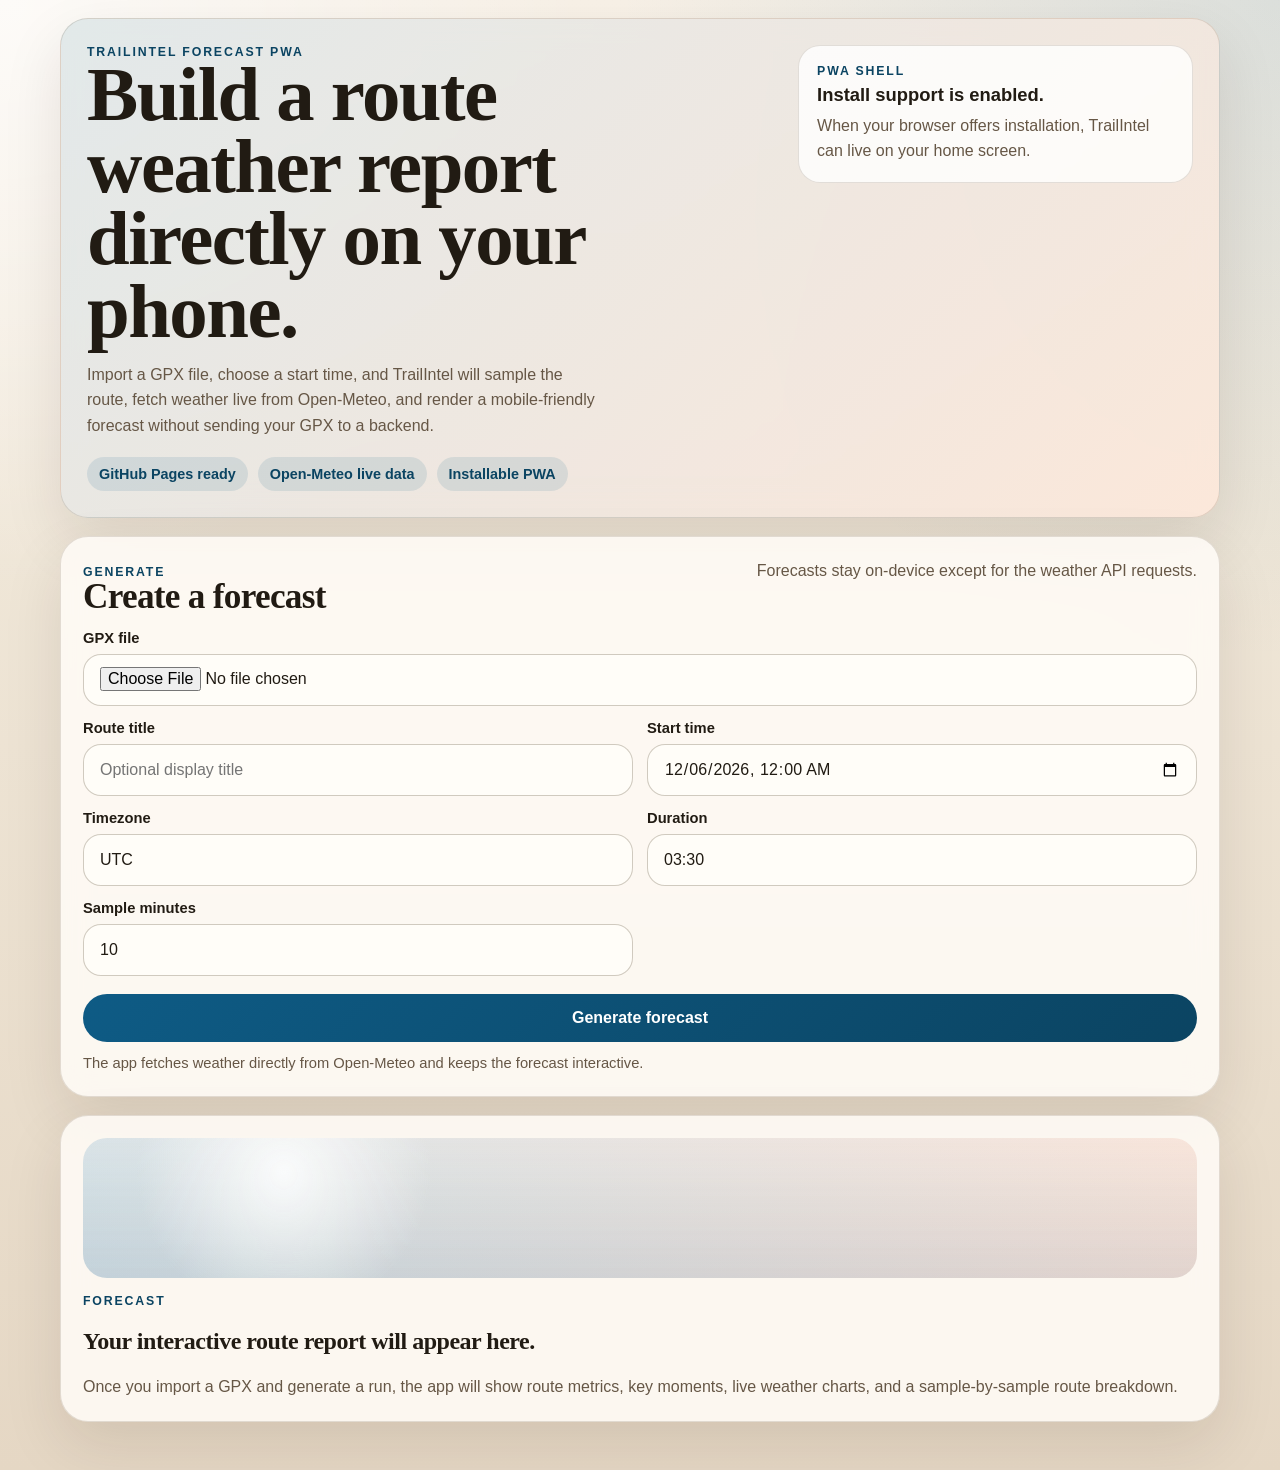
==== forecast/index.html @ e9f5d70b "Publish TrailIntel Forecast PWA" ====
<!DOCTYPE html>
<html lang="en">
  <head>
    <meta charset="UTF-8" />
    <meta name="viewport" content="width=device-width, initial-scale=1.0" />
    <meta
      name="description"
      content="Generate a mobile-friendly trail route weather forecast directly on your phone."
    />
    <meta name="theme-color" content="#0e5b85" />
    <link rel="icon" type="image/svg+xml" href="./icons/trailintel-forecast.svg" />
    <link rel="manifest" href="./manifest.webmanifest" />
    <title>TrailIntel Forecast</title>
    <script type="module" crossorigin src="./assets/index-Ct_hBfNs.js"></script>
    <link rel="stylesheet" crossorigin href="./assets/index-fRKu56-i.css">
  </head>
  <body>
    <div id="app"></div>
  </body>
  </html>
---- forecast/assets/index-fRKu56-i.css ----
:root{color-scheme:light;--page-bg: #efe6d7;--panel: rgba(255, 252, 247, .86);--panel-strong: #fffdf8;--panel-soft: #f6efe2;--line: rgba(87, 71, 45, .16);--line-strong: rgba(87, 71, 45, .28);--text: #211b13;--muted: #665746;--accent: #0e5b85;--accent-strong: #0b4462;--accent-soft: rgba(14, 91, 133, .14);--warm: #f2682a;--warm-soft: rgba(242, 104, 42, .14);--success: #197a52;--error: #9b2e28;--shadow: 0 24px 60px rgba(39, 22, 9, .1);--heading-font: "Iowan Old Style", "Palatino Linotype", "Book Antiqua", Georgia, serif;--body-font: "Avenir Next", "Segoe UI", sans-serif;font-family:var(--body-font)}*{box-sizing:border-box}html{scroll-behavior:smooth}body{margin:0;color:var(--text);background:radial-gradient(circle at top left,rgba(255,255,255,.72),transparent 30%),radial-gradient(circle at top right,rgba(14,91,133,.12),transparent 34%),linear-gradient(180deg,#f8f1e7 0%,var(--page-bg) 38%,#e5d7c4 100%)}button,input{font:inherit}button{border:0;cursor:pointer}h1,h2,h3{font-family:var(--heading-font);letter-spacing:-.02em}p{margin:0}.page-shell{width:min(1160px,calc(100vw - 24px));margin:0 auto;padding:18px 0 48px}.hero-panel,.panel{border:1px solid var(--line);border-radius:28px;background:var(--panel);box-shadow:var(--shadow);-webkit-backdrop-filter:blur(14px);backdrop-filter:blur(14px)}.hero-panel{display:grid;gap:20px;padding:26px;background:linear-gradient(135deg,#0e5b851f,#f2682a1f),var(--panel)}.hero-copy h1{margin:0;max-width:13ch;font-size:clamp(2.35rem,9vw,4.8rem);line-height:.94}.hero-lead{margin-top:14px;max-width:58ch;color:var(--muted);line-height:1.6;font-size:1rem}.hero-pills,.meta-pill-row{display:flex;flex-wrap:wrap;gap:10px;margin-top:18px}.pill,.inline-pill{display:inline-flex;align-items:center;min-height:34px;padding:0 12px;border-radius:999px;background:#0e5b851c;color:var(--accent-strong);font-weight:700;font-size:.9rem}.inline-pill{min-height:auto;padding:2px 8px}.eyebrow,.section-tag,.install-tag{color:var(--accent-strong);font-size:.77rem;font-weight:800;letter-spacing:.15em;text-transform:uppercase}.hero-aside{align-self:stretch}.install-card,.status-card{border-radius:22px;border:1px solid var(--line);background:#fffc;padding:18px}.install-card strong{display:block;margin-top:6px;font-size:1.15rem}.install-card p:last-child{margin-top:8px;color:var(--muted);line-height:1.55}.install-actions{display:flex;flex-wrap:wrap;gap:10px;margin-top:16px}.primary-button,.secondary-button,.ghost-button{min-height:48px;padding:0 18px;border-radius:999px;font-weight:800}.primary-button{color:#fff;background:linear-gradient(135deg,var(--accent),var(--accent-strong))}.secondary-button{color:#fff;background:linear-gradient(135deg,var(--warm),#ba4215)}.ghost-button{color:var(--text);background:#ffffffc7;border:1px solid var(--line)}.panel{margin-top:18px;padding:22px}.panel-head{display:flex;flex-wrap:wrap;align-items:baseline;justify-content:space-between;gap:10px 18px;margin-bottom:16px}.panel-head h2,.chart-head h3{margin:0;font-size:clamp(1.55rem,5vw,2.2rem);line-height:1}.section-copy{color:var(--muted);line-height:1.55}.forecast-form{display:grid;gap:14px}.field{display:grid;gap:8px}.field span{font-size:.92rem;font-weight:700}.field input{width:100%;min-height:52px;border-radius:18px;border:1px solid var(--line-strong);background:var(--panel-strong);padding:0 16px;color:var(--text)}.field-file input{padding:12px 16px}.form-actions{display:grid;gap:10px;margin-top:4px}.form-hint{color:var(--muted);font-size:.92rem;line-height:1.5}.status-panel{margin-top:18px}.loading-card,.success-card{color:var(--success)}.error-card{color:var(--error);border-color:#9b2e2833;background:#fff3f0eb}.status-dot{display:inline-block;width:10px;height:10px;margin-right:10px;border-radius:999px;background:currentColor}.empty-panel{display:grid;gap:16px;align-items:center}.empty-illustration{min-height:140px;border-radius:24px;background:radial-gradient(circle at 18% 24%,rgba(255,255,255,.85),transparent 16%),linear-gradient(135deg,#0e5b8526,#f2682a26),linear-gradient(180deg,#ffffff8c,#d6e2e8cc)}.report-hero .section-copy{margin-top:4px}.report-head{align-items:flex-start}.report-head-copy{display:grid;gap:8px}.report-head-side,.report-actions{display:grid;gap:12px}.report-head-side,.report-actions{justify-items:end}.export-note{max-width:30ch;color:var(--muted);font-size:.92rem;line-height:1.45;text-align:right}.export-note-error{color:var(--error)}.metric-grid,.moment-grid,.sample-grid{display:grid;gap:14px}.metric-grid{grid-template-columns:repeat(auto-fit,minmax(155px,1fr));margin-top:18px}.metric-card,.moment-card,.sample-card{border-radius:22px;border:1px solid var(--line);background:#ffffffd1;padding:16px}.metric-card p,.moment-label,.sample-list dt{color:var(--muted);font-size:.82rem;font-weight:700;letter-spacing:.04em;text-transform:uppercase}.metric-card strong,.moment-card strong{display:block;margin-top:10px;font-size:1.4rem;line-height:1.08}.metric-card span,.moment-card span{display:block;margin-top:8px;color:var(--muted);line-height:1.45}.two-up-grid,.chart-grid{display:grid;gap:18px;margin-top:18px}.map-stage{display:grid;overflow:hidden;min-height:360px;border-radius:26px;border:1px solid var(--line);background:radial-gradient(circle at top left,rgba(255,255,255,.82),transparent 30%),linear-gradient(160deg,#0e5b8524,#f2682a1f)}.map-stage>*{grid-area:1 / 1}.interactive-map,.map-fallback{width:100%;min-height:360px}.interactive-map[hidden],.map-fallback[hidden]{display:none!important}.interactive-map{background:#e1e8e2}.map-fallback{padding:10px}.route-map{display:block;width:100%;height:100%}.map-note{margin-top:12px;color:var(--muted);font-size:.92rem;line-height:1.5}.wind-arrow-marker{background:transparent;border:0}.wind-arrow-marker span{display:flex;align-items:center;justify-content:center;width:24px;height:24px;color:#122935;font-size:20px;font-weight:900;line-height:1;text-shadow:0 0 2px rgba(255,255,255,.95),0 0 10px rgba(255,255,255,.45)}.leaflet-container{font-family:var(--body-font)}.leaflet-control-attribution{background:#ffffffd1!important;-webkit-backdrop-filter:blur(8px);backdrop-filter:blur(8px)}.leaflet-control-attribution a{color:var(--accent-strong)}.chart-grid{margin-top:18px}.chart-frame{border-radius:28px;border:1px solid var(--line);background:#ffffffbf;padding:18px;box-shadow:var(--shadow)}.chart-head{display:grid;gap:12px;margin:0}.chart-head p{color:var(--muted);line-height:1.5;margin-top:8px}.chart-legend{display:flex;flex-wrap:wrap;gap:10px 12px;color:var(--muted);font-size:.9rem}.chart-legend span{display:inline-flex;align-items:center;gap:8px}.chart-legend i{display:inline-block;width:14px;height:14px;border-radius:999px}.chart-svg{display:block;width:100%;height:auto;margin-top:14px}.chart-axis{fill:var(--muted);font-size:13px;font-family:var(--body-font)}.chart-summary{display:flex;flex-wrap:wrap;gap:10px 12px;margin-top:12px;color:var(--muted);font-size:.92rem}.sample-grid{grid-template-columns:repeat(auto-fit,minmax(240px,1fr))}.sample-head{display:flex;align-items:baseline;justify-content:space-between;gap:8px}.sample-head strong{font-size:1.08rem}.sample-head span{color:var(--muted);font-size:.92rem}.sample-list{display:grid;grid-template-columns:repeat(2,minmax(0,1fr));gap:12px;margin:16px 0 0}.sample-list div{min-width:0}.sample-list dd{margin:6px 0 0;font-weight:700}@media (min-width: 760px){.hero-panel{grid-template-columns:minmax(0,1.4fr) minmax(280px,.8fr);align-items:stretch}.forecast-form{grid-template-columns:repeat(2,minmax(0,1fr))}.field-file,.form-actions{grid-column:1 / -1}.two-up-grid{grid-template-columns:repeat(2,minmax(0,1fr))}.chart-grid{grid-template-columns:repeat(3,minmax(0,1fr))}}@media (max-width: 759px){.page-shell{width:min(100vw - 16px,100%);padding:8px 0 32px}.hero-panel,.panel,.chart-frame{border-radius:24px}.hero-panel,.panel{padding:18px}.hero-copy h1{max-width:none}.report-head-side,.report-actions{justify-items:start}.export-note{text-align:left}.sample-list{grid-template-columns:1fr}}.leaflet-pane,.leaflet-tile,.leaflet-marker-icon,.leaflet-marker-shadow,.leaflet-tile-container,.leaflet-pane>svg,.leaflet-pane>canvas,.leaflet-zoom-box,.leaflet-image-layer,.leaflet-layer{position:absolute;left:0;top:0}.leaflet-container{overflow:hidden}.leaflet-tile,.leaflet-marker-icon,.leaflet-marker-shadow{-webkit-user-select:none;-moz-user-select:none;user-select:none;-webkit-user-drag:none}.leaflet-tile::selection{background:transparent}.leaflet-safari .leaflet-tile{image-rendering:-webkit-optimize-contrast}.leaflet-safari .leaflet-tile-container{width:1600px;height:1600px;-webkit-transform-origin:0 0}.leaflet-marker-icon,.leaflet-marker-shadow{display:block}.leaflet-container .leaflet-overlay-pane svg{max-width:none!important;max-height:none!important}.leaflet-container .leaflet-marker-pane img,.leaflet-container .leaflet-shadow-pane img,.leaflet-container .leaflet-tile-pane img,.leaflet-container img.leaflet-image-layer,.leaflet-container .leaflet-tile{max-width:none!important;max-height:none!important;width:auto;padding:0}.leaflet-container img.leaflet-tile{mix-blend-mode:plus-lighter}.leaflet-container.leaflet-touch-zoom{-ms-touch-action:pan-x pan-y;touch-action:pan-x pan-y}.leaflet-container.leaflet-touch-drag{-ms-touch-action:pinch-zoom;touch-action:none;touch-action:pinch-zoom}.leaflet-container.leaflet-touch-drag.leaflet-touch-zoom{-ms-touch-action:none;touch-action:none}.leaflet-container{-webkit-tap-highlight-color:transparent}.leaflet-container a{-webkit-tap-highlight-color:rgba(51,181,229,.4)}.leaflet-tile{filter:inherit;visibility:hidden}.leaflet-tile-loaded{visibility:inherit}.leaflet-zoom-box{width:0;height:0;-moz-box-sizing:border-box;box-sizing:border-box;z-index:800}.leaflet-overlay-pane svg{-moz-user-select:none}.leaflet-pane{z-index:400}.leaflet-tile-pane{z-index:200}.leaflet-overlay-pane{z-index:400}.leaflet-shadow-pane{z-index:500}.leaflet-marker-pane{z-index:600}.leaflet-tooltip-pane{z-index:650}.leaflet-popup-pane{z-index:700}.leaflet-map-pane canvas{z-index:100}.leaflet-map-pane svg{z-index:200}.leaflet-vml-shape{width:1px;height:1px}.lvml{behavior:url(#default#VML);display:inline-block;position:absolute}.leaflet-control{position:relative;z-index:800;pointer-events:visiblePainted;pointer-events:auto}.leaflet-top,.leaflet-bottom{position:absolute;z-index:1000;pointer-events:none}.leaflet-top{top:0}.leaflet-right{right:0}.leaflet-bottom{bottom:0}.leaflet-left{left:0}.leaflet-control{float:left;clear:both}.leaflet-right .leaflet-control{float:right}.leaflet-top .leaflet-control{margin-top:10px}.leaflet-bottom .leaflet-control{margin-bottom:10px}.leaflet-left .leaflet-control{margin-left:10px}.leaflet-right .leaflet-control{margin-right:10px}.leaflet-fade-anim .leaflet-popup{opacity:0;-webkit-transition:opacity .2s linear;-moz-transition:opacity .2s linear;transition:opacity .2s linear}.leaflet-fade-anim .leaflet-map-pane .leaflet-popup{opacity:1}.leaflet-zoom-animated{-webkit-transform-origin:0 0;-ms-transform-origin:0 0;transform-origin:0 0}svg.leaflet-zoom-animated{will-change:transform}.leaflet-zoom-anim .leaflet-zoom-animated{-webkit-transition:-webkit-transform .25s cubic-bezier(0,0,.25,1);-moz-transition:-moz-transform .25s cubic-bezier(0,0,.25,1);transition:transform .25s cubic-bezier(0,0,.25,1)}.leaflet-zoom-anim .leaflet-tile,.leaflet-pan-anim .leaflet-tile{-webkit-transition:none;-moz-transition:none;transition:none}.leaflet-zoom-anim .leaflet-zoom-hide{visibility:hidden}.leaflet-interactive{cursor:pointer}.leaflet-grab{cursor:-webkit-grab;cursor:-moz-grab;cursor:grab}.leaflet-crosshair,.leaflet-crosshair .leaflet-interactive{cursor:crosshair}.leaflet-popup-pane,.leaflet-control{cursor:auto}.leaflet-dragging .leaflet-grab,.leaflet-dragging .leaflet-grab .leaflet-interactive,.leaflet-dragging .leaflet-marker-draggable{cursor:move;cursor:-webkit-grabbing;cursor:-moz-grabbing;cursor:grabbing}.leaflet-marker-icon,.leaflet-marker-shadow,.leaflet-image-layer,.leaflet-pane>svg path,.leaflet-tile-container{pointer-events:none}.leaflet-marker-icon.leaflet-interactive,.leaflet-image-layer.leaflet-interactive,.leaflet-pane>svg path.leaflet-interactive,svg.leaflet-image-layer.leaflet-interactive path{pointer-events:visiblePainted;pointer-events:auto}.leaflet-container{background:#ddd;outline-offset:1px}.leaflet-container a{color:#0078a8}.leaflet-zoom-box{border:2px dotted #38f;background:#ffffff80}.leaflet-container{font-family:Helvetica Neue,Arial,Helvetica,sans-serif;font-size:12px;font-size:.75rem;line-height:1.5}.leaflet-bar{box-shadow:0 1px 5px #000000a6;border-radius:4px}.leaflet-bar a{background-color:#fff;border-bottom:1px solid #ccc;width:26px;height:26px;line-height:26px;display:block;text-align:center;text-decoration:none;color:#000}.leaflet-bar a,.leaflet-control-layers-toggle{background-position:50% 50%;background-repeat:no-repeat;display:block}.leaflet-bar a:hover,.leaflet-bar a:focus{background-color:#f4f4f4}.leaflet-bar a:first-child{border-top-left-radius:4px;border-top-right-radius:4px}.leaflet-bar a:last-child{border-bottom-left-radius:4px;border-bottom-right-radius:4px;border-bottom:none}.leaflet-bar a.leaflet-disabled{cursor:default;background-color:#f4f4f4;color:#bbb}.leaflet-touch .leaflet-bar a{width:30px;height:30px;line-height:30px}.leaflet-touch .leaflet-bar a:first-child{border-top-left-radius:2px;border-top-right-radius:2px}.leaflet-touch .leaflet-bar a:last-child{border-bottom-left-radius:2px;border-bottom-right-radius:2px}.leaflet-control-zoom-in,.leaflet-control-zoom-out{font:700 18px Lucida Console,Monaco,monospace;text-indent:1px}.leaflet-touch .leaflet-control-zoom-in,.leaflet-touch .leaflet-control-zoom-out{font-size:22px}.leaflet-control-layers{box-shadow:0 1px 5px #0006;background:#fff;border-radius:5px}.leaflet-control-layers-toggle{background-image:url([data-uri]);width:36px;height:36px}.leaflet-retina .leaflet-control-layers-toggle{background-image:url([data-uri]);background-size:26px 26px}.leaflet-touch .leaflet-control-layers-toggle{width:44px;height:44px}.leaflet-control-layers .leaflet-control-layers-list,.leaflet-control-layers-expanded .leaflet-control-layers-toggle{display:none}.leaflet-control-layers-expanded .leaflet-control-layers-list{display:block;position:relative}.leaflet-control-layers-expanded{padding:6px 10px 6px 6px;color:#333;background:#fff}.leaflet-control-layers-scrollbar{overflow-y:scroll;overflow-x:hidden;padding-right:5px}.leaflet-control-layers-selector{margin-top:2px;position:relative;top:1px}.leaflet-control-layers label{display:block;font-size:13px;font-size:1.08333em}.leaflet-control-layers-separator{height:0;border-top:1px solid #ddd;margin:5px -10px 5px -6px}.leaflet-default-icon-path{background-image:url([data-uri])}.leaflet-container .leaflet-control-attribution{background:#fff;background:#fffc;margin:0}.leaflet-control-attribution,.leaflet-control-scale-line{padding:0 5px;color:#333;line-height:1.4}.leaflet-control-attribution a{text-decoration:none}.leaflet-control-attribution a:hover,.leaflet-control-attribution a:focus{text-decoration:underline}.leaflet-attribution-flag{display:inline!important;vertical-align:baseline!important;width:1em;height:.6669em}.leaflet-left .leaflet-control-scale{margin-left:5px}.leaflet-bottom .leaflet-control-scale{margin-bottom:5px}.leaflet-control-scale-line{border:2px solid #777;border-top:none;line-height:1.1;padding:2px 5px 1px;white-space:nowrap;-moz-box-sizing:border-box;box-sizing:border-box;background:#fffc;text-shadow:1px 1px #fff}.leaflet-control-scale-line:not(:first-child){border-top:2px solid #777;border-bottom:none;margin-top:-2px}.leaflet-control-scale-line:not(:first-child):not(:last-child){border-bottom:2px solid #777}.leaflet-touch .leaflet-control-attribution,.leaflet-touch .leaflet-control-layers,.leaflet-touch .leaflet-bar{box-shadow:none}.leaflet-touch .leaflet-control-layers,.leaflet-touch .leaflet-bar{border:2px solid rgba(0,0,0,.2);background-clip:padding-box}.leaflet-popup{position:absolute;text-align:center;margin-bottom:20px}.leaflet-popup-content-wrapper{padding:1px;text-align:left;border-radius:12px}.leaflet-popup-content{margin:13px 24px 13px 20px;line-height:1.3;font-size:13px;font-size:1.08333em;min-height:1px}.leaflet-popup-content p{margin:1.3em 0}.leaflet-popup-tip-container{width:40px;height:20px;position:absolute;left:50%;margin-top:-1px;margin-left:-20px;overflow:hidden;pointer-events:none}.leaflet-popup-tip{width:17px;height:17px;padding:1px;margin:-10px auto 0;pointer-events:auto;-webkit-transform:rotate(45deg);-moz-transform:rotate(45deg);-ms-transform:rotate(45deg);transform:rotate(45deg)}.leaflet-popup-content-wrapper,.leaflet-popup-tip{background:#fff;color:#333;box-shadow:0 3px 14px #0006}.leaflet-container a.leaflet-popup-close-button{position:absolute;top:0;right:0;border:none;text-align:center;width:24px;height:24px;font:16px/24px Tahoma,Verdana,sans-serif;color:#757575;text-decoration:none;background:transparent}.leaflet-container a.leaflet-popup-close-button:hover,.leaflet-container a.leaflet-popup-close-button:focus{color:#585858}.leaflet-popup-scrolled{overflow:auto}.leaflet-oldie .leaflet-popup-content-wrapper{-ms-zoom:1}.leaflet-oldie .leaflet-popup-tip{width:24px;margin:0 auto;-ms-filter:"progid:DXImageTransform.Microsoft.Matrix(M11=0.70710678, M12=0.70710678, M21=-0.70710678, M22=0.70710678)";filter:progid:DXImageTransform.Microsoft.Matrix(M11=.70710678,M12=.70710678,M21=-.70710678,M22=.70710678)}.leaflet-oldie .leaflet-control-zoom,.leaflet-oldie .leaflet-control-layers,.leaflet-oldie .leaflet-popup-content-wrapper,.leaflet-oldie .leaflet-popup-tip{border:1px solid #999}.leaflet-div-icon{background:#fff;border:1px solid #666}.leaflet-tooltip{position:absolute;padding:6px;background-color:#fff;border:1px solid #fff;border-radius:3px;color:#222;white-space:nowrap;-webkit-user-select:none;-moz-user-select:none;-ms-user-select:none;user-select:none;pointer-events:none;box-shadow:0 1px 3px #0006}.leaflet-tooltip.leaflet-interactive{cursor:pointer;pointer-events:auto}.leaflet-tooltip-top:before,.leaflet-tooltip-bottom:before,.leaflet-tooltip-left:before,.leaflet-tooltip-right:before{position:absolute;pointer-events:none;border:6px solid transparent;background:transparent;content:""}.leaflet-tooltip-bottom{margin-top:6px}.leaflet-tooltip-top{margin-top:-6px}.leaflet-tooltip-bottom:before,.leaflet-tooltip-top:before{left:50%;margin-left:-6px}.leaflet-tooltip-top:before{bottom:0;margin-bottom:-12px;border-top-color:#fff}.leaflet-tooltip-bottom:before{top:0;margin-top:-12px;margin-left:-6px;border-bottom-color:#fff}.leaflet-tooltip-left{margin-left:-6px}.leaflet-tooltip-right{margin-left:6px}.leaflet-tooltip-left:before,.leaflet-tooltip-right:before{top:50%;margin-top:-6px}.leaflet-tooltip-left:before{right:0;margin-right:-12px;border-left-color:#fff}.leaflet-tooltip-right:before{left:0;margin-left:-12px;border-right-color:#fff}@media print{.leaflet-control{-webkit-print-color-adjust:exact;print-color-adjust:exact}}
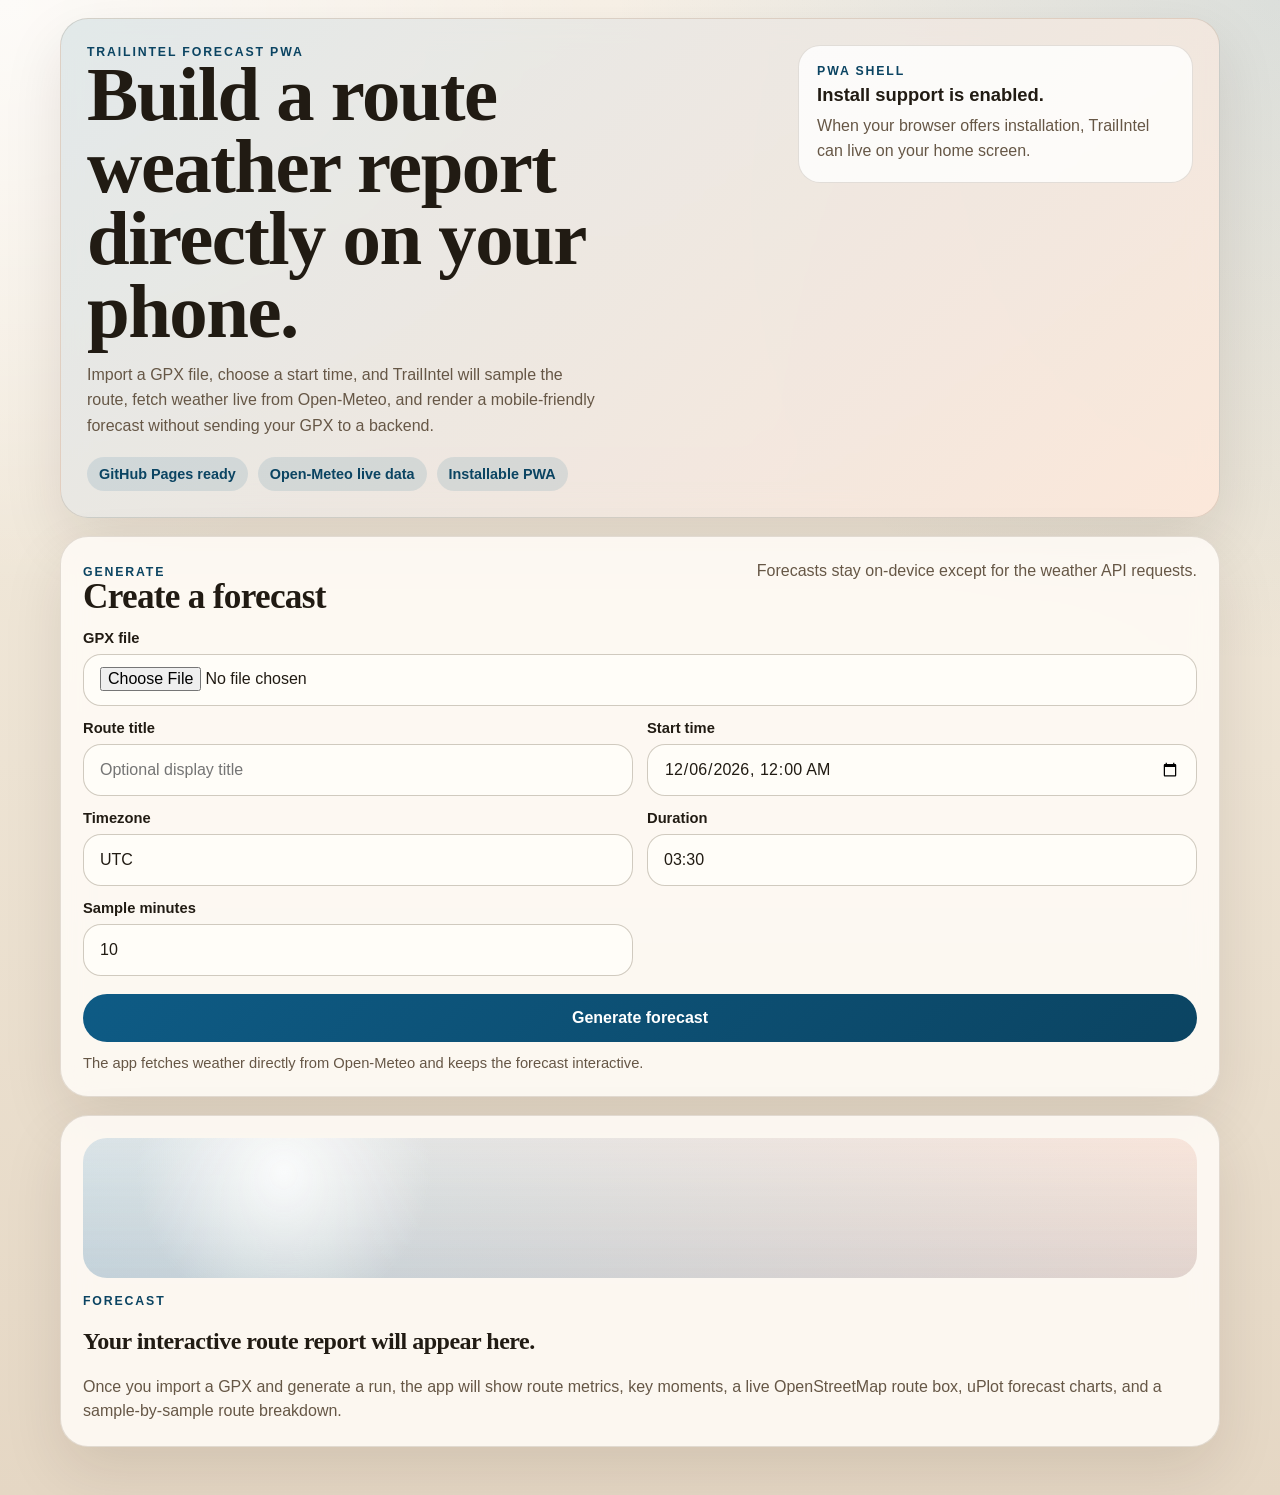
==== commit b5bbb1ec: "Publish TrailIntel Forecast PWA" ====
--- a/forecast/index.html
+++ b/forecast/index.html
@@ -11,8 +11,8 @@
     <link rel="icon" type="image/svg+xml" href="./icons/trailintel-forecast.svg" />
     <link rel="manifest" href="./manifest.webmanifest" />
     <title>TrailIntel Forecast</title>
-    <script type="module" crossorigin src="./assets/index-Ct_hBfNs.js"></script>
-    <link rel="stylesheet" crossorigin href="./assets/index-fRKu56-i.css">
+    <script type="module" crossorigin src="./assets/index-BXZ0MWwS.js"></script>
+    <link rel="stylesheet" crossorigin href="./assets/index-H3Ku1mvl.css">
   </head>
   <body>
     <div id="app"></div>
--- a/forecast/assets/index-H3Ku1mvl.css
+++ b/forecast/assets/index-H3Ku1mvl.css
@@ -0,0 +1 @@
+:root{--lightningcss-light:initial;--lightningcss-dark: ;color-scheme:light;--page-bg:#efe6d7;--panel:#fffcf7db;--panel-strong:#fffdf8;--panel-soft:#f6efe2;--line:#57472d29;--line-strong:#57472d47;--text:#211b13;--muted:#665746;--accent:#0e5b85;--accent-strong:#0b4462;--accent-soft:#0e5b8524;--warm:#f2682a;--warm-soft:#f2682a24;--success:#197a52;--error:#9b2e28;--shadow:0 24px 60px #2716091a;--heading-font:"Iowan Old Style", "Palatino Linotype", "Book Antiqua", Georgia, serif;--body-font:"Avenir Next", "Segoe UI", sans-serif;font-family:var(--body-font)}*{box-sizing:border-box}html{scroll-behavior:smooth}body{color:var(--text);background:radial-gradient(circle at top left, #ffffffb8, transparent 30%), radial-gradient(circle at top right, #0e5b851f, transparent 34%), linear-gradient(180deg, #f8f1e7 0%, var(--page-bg) 38%, #e5d7c4 100%);margin:0}button,input{font:inherit}button{cursor:pointer;border:0}h1,h2,h3{font-family:var(--heading-font);letter-spacing:-.02em}p{margin:0}.page-shell{width:min(1160px,100vw - 24px);margin:0 auto;padding:18px 0 48px}.hero-panel,.panel{border:1px solid var(--line);background:var(--panel);box-shadow:var(--shadow);-webkit-backdrop-filter:blur(14px);backdrop-filter:blur(14px);border-radius:28px}.hero-panel{background:linear-gradient(135deg, #0e5b851f, #f2682a1f), var(--panel);gap:20px;padding:26px;display:grid}.hero-copy h1{max-width:13ch;margin:0;font-size:clamp(2.35rem,9vw,4.8rem);line-height:.94}.hero-lead{max-width:58ch;color:var(--muted);margin-top:14px;font-size:1rem;line-height:1.6}.hero-pills,.meta-pill-row{flex-wrap:wrap;gap:10px;margin-top:18px;display:flex}.pill,.inline-pill{min-height:34px;color:var(--accent-strong);background:#0e5b851c;border-radius:999px;align-items:center;padding:0 12px;font-size:.9rem;font-weight:700;display:inline-flex}.inline-pill{min-height:auto;padding:2px 8px}.eyebrow,.section-tag,.install-tag{color:var(--accent-strong);letter-spacing:.15em;text-transform:uppercase;font-size:.77rem;font-weight:800}.hero-aside{align-self:stretch}.install-card,.status-card{border:1px solid var(--line);background:#fffc;border-radius:22px;padding:18px}.install-card strong{margin-top:6px;font-size:1.15rem;display:block}.install-card p:last-child{color:var(--muted);margin-top:8px;line-height:1.55}.install-actions{flex-wrap:wrap;gap:10px;margin-top:16px;display:flex}.primary-button,.secondary-button,.ghost-button{border-radius:999px;min-height:48px;padding:0 18px;font-weight:800}.primary-button{color:#fff;background:linear-gradient(135deg, var(--accent), var(--accent-strong))}.secondary-button{color:#fff;background:linear-gradient(135deg, var(--warm), #ba4215)}.ghost-button{color:var(--text);border:1px solid var(--line);background:#ffffffc7}.panel{margin-top:18px;padding:22px}.panel-head{flex-wrap:wrap;justify-content:space-between;align-items:baseline;gap:10px 18px;margin-bottom:16px;display:flex}.panel-head h2,.chart-head h3{margin:0;font-size:clamp(1.55rem,5vw,2.2rem);line-height:1}.section-copy{color:var(--muted);line-height:1.55}.forecast-form{gap:14px;display:grid}.field{gap:8px;display:grid}.field span{font-size:.92rem;font-weight:700}.field input{border:1px solid var(--line-strong);background:var(--panel-strong);width:100%;min-height:52px;color:var(--text);border-radius:18px;padding:0 16px}.field-file input{padding:12px 16px}.form-actions{gap:10px;margin-top:4px;display:grid}.form-hint{color:var(--muted);font-size:.92rem;line-height:1.5}.status-panel{margin-top:18px}.loading-card,.success-card{color:var(--success)}.error-card{color:var(--error);background:#fff3f0eb;border-color:#9b2e2833}.status-dot{background:currentColor;border-radius:999px;width:10px;height:10px;margin-right:10px;display:inline-block}.empty-panel{align-items:center;gap:16px;display:grid}.empty-illustration{background:radial-gradient(circle at 18% 24%,#ffffffd9,#0000 16%),linear-gradient(135deg,#0e5b8526,#f2682a26),linear-gradient(#ffffff8c,#d6e2e8cc);border-radius:24px;min-height:140px}.report-hero .section-copy{margin-top:4px}.report-head{align-items:flex-start}.report-head-copy{gap:8px;display:grid}.report-head-side,.report-actions{justify-items:end;gap:12px;display:grid}.export-note{max-width:30ch;color:var(--muted);text-align:right;font-size:.92rem;line-height:1.45}.export-note-error{color:var(--error)}.export-preview-panel{overflow:hidden}.export-preview-content{justify-items:center;display:grid}.export-preview-frame,.export-preview-placeholder{border:1px solid var(--line);width:min(100%,860px);box-shadow:var(--shadow);background:radial-gradient(circle at 0 0,#ffffffe6,#0000 24%),linear-gradient(#10141aeb,#06080cfa);border-radius:26px}.export-preview-frame{overflow:hidden}.export-preview-image{width:100%;height:auto;display:block}.export-preview-placeholder{text-align:center;color:#f5efe7;place-content:center;gap:10px;min-height:280px;padding:28px;display:grid}.export-preview-placeholder p{color:#f5efe7c7;max-width:38ch;line-height:1.55}.export-preview-error{background:radial-gradient(circle at 0 0,#ffffff1f,#0000 24%),linear-gradient(#4e1212f2,#2b0b0bfa)}.metric-grid,.moment-grid,.sample-grid{gap:14px;display:grid}.metric-grid{grid-template-columns:repeat(auto-fit,minmax(155px,1fr));margin-top:18px}.metric-card,.moment-card,.sample-card{border:1px solid var(--line);background:#ffffffd1;border-radius:22px;padding:16px}.metric-card p,.moment-label,.sample-list dt{color:var(--muted);letter-spacing:.04em;text-transform:uppercase;font-size:.82rem;font-weight:700}.metric-card strong,.moment-card strong{margin-top:10px;font-size:1.4rem;line-height:1.08;display:block}.metric-card span,.moment-card span{color:var(--muted);margin-top:8px;line-height:1.45;display:block}.two-up-grid,.chart-grid{gap:18px;margin-top:18px;display:grid}.map-stage{border:1px solid var(--line);background:radial-gradient(circle at 0 0,#ffffffd1,#0000 30%),linear-gradient(160deg,#0e5b8524,#f2682a1f);border-radius:26px;min-height:360px;display:grid;overflow:hidden}.map-stage>*{grid-area:1/1}.interactive-map,.map-fallback{width:100%;min-height:360px}.interactive-map[hidden],.map-fallback[hidden]{display:none!important}.interactive-map{background:#e1e8e2}.map-fallback{padding:10px}.route-map{width:100%;height:100%;display:block}.map-note{color:var(--muted);margin-top:12px;font-size:.92rem;line-height:1.5}.wind-arrow-marker{background:0 0;border:0}.wind-arrow-marker span{color:#122935;text-shadow:0 0 2px #fffffff2,0 0 10px #ffffff73;justify-content:center;align-items:center;width:24px;height:24px;font-size:20px;font-weight:900;line-height:1;display:flex}.leaflet-container{font-family:var(--body-font)}.leaflet-control-attribution{-webkit-backdrop-filter:blur(8px);backdrop-filter:blur(8px);background:#ffffffd1!important}.leaflet-control-attribution a{color:var(--accent-strong)}.chart-panel{margin-top:18px}.forecast-chart-hover{border:1px solid var(--line);color:var(--muted);background:#ffffffb3;border-radius:18px;margin-top:18px;padding:14px 16px;line-height:1.55}.forecast-chart-hover strong{color:var(--text)}.forecast-chart-hover-grid{grid-template-columns:repeat(auto-fit,minmax(160px,1fr));gap:8px;margin-top:10px;display:grid}.forecast-chart-hover-row{border:1px solid var(--line);background:#ffffffa6;border-radius:16px;gap:4px;padding:10px 12px;display:grid}.forecast-chart-grid{gap:18px;margin-top:18px;display:grid}.forecast-chart-card{border:1px solid var(--line);box-shadow:var(--shadow);background:#ffffffbf;border-radius:28px;padding:18px}.forecast-chart-card h3{margin:0}.chart-note{color:var(--muted);margin-top:10px;font-size:.92rem;line-height:1.5}.forecast-chart-canvas{border:1px solid var(--line);background:#ffffff8c;border-radius:20px;min-height:340px;margin-top:14px;padding:12px;overflow:hidden}.forecast-chart-canvas .uplot{width:100%}.sample-grid{grid-template-columns:repeat(auto-fit,minmax(240px,1fr))}.sample-head{justify-content:space-between;align-items:baseline;gap:8px;display:flex}.sample-head strong{font-size:1.08rem}.sample-head span{color:var(--muted);font-size:.92rem}.sample-list{grid-template-columns:repeat(2,minmax(0,1fr));gap:12px;margin:16px 0 0;display:grid}.sample-list div{min-width:0}.sample-list dd{margin:6px 0 0;font-weight:700}@media (width>=760px){.hero-panel{grid-template-columns:minmax(0,1.4fr) minmax(280px,.8fr);align-items:stretch}.forecast-form{grid-template-columns:repeat(2,minmax(0,1fr))}.field-file,.form-actions{grid-column:1/-1}.two-up-grid,.forecast-chart-grid{grid-template-columns:repeat(2,minmax(0,1fr))}}@media (width<=759px){.page-shell{width:min(100vw - 16px,100%);padding:8px 0 32px}.hero-panel,.panel,.forecast-chart-card{border-radius:24px}.hero-panel,.panel{padding:18px}.hero-copy h1{max-width:none}.report-head-side,.report-actions{justify-items:start}.export-note{text-align:left}.sample-list{grid-template-columns:1fr}.forecast-chart-canvas{min-height:300px}}.leaflet-pane,.leaflet-tile,.leaflet-marker-icon,.leaflet-marker-shadow,.leaflet-tile-container,.leaflet-pane>svg,.leaflet-pane>canvas,.leaflet-zoom-box,.leaflet-image-layer,.leaflet-layer{position:absolute;top:0;left:0}.leaflet-container{overflow:hidden}.leaflet-tile,.leaflet-marker-icon,.leaflet-marker-shadow{-webkit-user-select:none;user-select:none;-webkit-user-drag:none}.leaflet-tile::selection{background:0 0}.leaflet-safari .leaflet-tile{image-rendering:-webkit-optimize-contrast}.leaflet-safari .leaflet-tile-container{-webkit-transform-origin:0 0;width:1600px;height:1600px}.leaflet-marker-icon,.leaflet-marker-shadow{display:block}.leaflet-container .leaflet-overlay-pane svg{max-width:none!important;max-height:none!important}.leaflet-container .leaflet-marker-pane img,.leaflet-container .leaflet-shadow-pane img,.leaflet-container .leaflet-tile-pane img,.leaflet-container img.leaflet-image-layer,.leaflet-container .leaflet-tile{width:auto;padding:0;max-width:none!important;max-height:none!important}.leaflet-container img.leaflet-tile{mix-blend-mode:plus-lighter}.leaflet-container.leaflet-touch-zoom{-ms-touch-action:pan-x pan-y;touch-action:pan-x pan-y}.leaflet-container.leaflet-touch-drag{-ms-touch-action:pinch-zoom;touch-action:none;touch-action:pinch-zoom}.leaflet-container.leaflet-touch-drag.leaflet-touch-zoom{-ms-touch-action:none;touch-action:none}.leaflet-container{-webkit-tap-highlight-color:transparent}.leaflet-container a{-webkit-tap-highlight-color:#33b5e566}.leaflet-tile{filter:inherit;visibility:hidden}.leaflet-tile-loaded{visibility:inherit}.leaflet-zoom-box{box-sizing:border-box;z-index:800;width:0;height:0}.leaflet-overlay-pane svg{-moz-user-select:none}.leaflet-pane{z-index:400}.leaflet-tile-pane{z-index:200}.leaflet-overlay-pane{z-index:400}.leaflet-shadow-pane{z-index:500}.leaflet-marker-pane{z-index:600}.leaflet-tooltip-pane{z-index:650}.leaflet-popup-pane{z-index:700}.leaflet-map-pane canvas{z-index:100}.leaflet-map-pane svg{z-index:200}.leaflet-vml-shape{width:1px;height:1px}.lvml{behavior:url(#default#VML);display:inline-block;position:absolute}.leaflet-control{z-index:800;pointer-events:visiblePainted;pointer-events:auto;position:relative}.leaflet-top,.leaflet-bottom{z-index:1000;pointer-events:none;position:absolute}.leaflet-top{top:0}.leaflet-right{right:0}.leaflet-bottom{bottom:0}.leaflet-left{left:0}.leaflet-control{float:left;clear:both}.leaflet-right .leaflet-control{float:right}.leaflet-top .leaflet-control{margin-top:10px}.leaflet-bottom .leaflet-control{margin-bottom:10px}.leaflet-left .leaflet-control{margin-left:10px}.leaflet-right .leaflet-control{margin-right:10px}.leaflet-fade-anim .leaflet-popup{opacity:0;transition:opacity .2s linear}.leaflet-fade-anim .leaflet-map-pane .leaflet-popup{opacity:1}.leaflet-zoom-animated{transform-origin:0 0}svg.leaflet-zoom-animated{will-change:transform}.leaflet-zoom-anim .leaflet-zoom-animated{-webkit-transition:-webkit-transform .25s cubic-bezier(0,0,.25,1);-moz-transition:-moz-transform .25s cubic-bezier(0,0,.25,1);transition:transform .25s cubic-bezier(0,0,.25,1)}.leaflet-zoom-anim .leaflet-tile,.leaflet-pan-anim .leaflet-tile{transition:none}.leaflet-zoom-anim .leaflet-zoom-hide{visibility:hidden}.leaflet-interactive{cursor:pointer}.leaflet-grab{cursor:-webkit-grab;cursor:-moz-grab;cursor:grab}.leaflet-crosshair,.leaflet-crosshair .leaflet-interactive{cursor:crosshair}.leaflet-popup-pane,.leaflet-control{cursor:auto}.leaflet-dragging .leaflet-grab,.leaflet-dragging .leaflet-grab .leaflet-interactive,.leaflet-dragging .leaflet-marker-draggable{cursor:move;cursor:-webkit-grabbing;cursor:-moz-grabbing;cursor:grabbing}.leaflet-marker-icon,.leaflet-marker-shadow,.leaflet-image-layer,.leaflet-pane>svg path,.leaflet-tile-container{pointer-events:none}.leaflet-marker-icon.leaflet-interactive,.leaflet-image-layer.leaflet-interactive,.leaflet-pane>svg path.leaflet-interactive,svg.leaflet-image-layer.leaflet-interactive path{pointer-events:visiblePainted;pointer-events:auto}.leaflet-container{outline-offset:1px;background:#ddd}.leaflet-container a{color:#0078a8}.leaflet-zoom-box{background:#ffffff80;border:2px dotted #38f}.leaflet-container{font-family:Helvetica Neue,Arial,Helvetica,sans-serif;font-size:.75rem;line-height:1.5}.leaflet-bar{border-radius:4px;box-shadow:0 1px 5px #000000a6}.leaflet-bar a{text-align:center;color:#000;background-color:#fff;border-bottom:1px solid #ccc;width:26px;height:26px;line-height:26px;text-decoration:none;display:block}.leaflet-bar a,.leaflet-control-layers-toggle{background-position:50%;background-repeat:no-repeat;display:block}.leaflet-bar a:hover,.leaflet-bar a:focus{background-color:#f4f4f4}.leaflet-bar a:first-child{border-top-left-radius:4px;border-top-right-radius:4px}.leaflet-bar a:last-child{border-bottom:none;border-bottom-right-radius:4px;border-bottom-left-radius:4px}.leaflet-bar a.leaflet-disabled{cursor:default;color:#bbb;background-color:#f4f4f4}.leaflet-touch .leaflet-bar a{width:30px;height:30px;line-height:30px}.leaflet-touch .leaflet-bar a:first-child{border-top-left-radius:2px;border-top-right-radius:2px}.leaflet-touch .leaflet-bar a:last-child{border-bottom-right-radius:2px;border-bottom-left-radius:2px}.leaflet-control-zoom-in,.leaflet-control-zoom-out{text-indent:1px;font:700 18px Lucida Console,Monaco,monospace}.leaflet-touch .leaflet-control-zoom-in,.leaflet-touch .leaflet-control-zoom-out{font-size:22px}.leaflet-control-layers{background:#fff;border-radius:5px;box-shadow:0 1px 5px #0006}.leaflet-control-layers-toggle{background-image:url([data-uri]);width:36px;height:36px}.leaflet-retina .leaflet-control-layers-toggle{background-image:url([data-uri]);background-size:26px 26px}.leaflet-touch .leaflet-control-layers-toggle{width:44px;height:44px}.leaflet-control-layers .leaflet-control-layers-list,.leaflet-control-layers-expanded .leaflet-control-layers-toggle{display:none}.leaflet-control-layers-expanded .leaflet-control-layers-list{display:block;position:relative}.leaflet-control-layers-expanded{color:#333;background:#fff;padding:6px 10px 6px 6px}.leaflet-control-layers-scrollbar{padding-right:5px;overflow:hidden scroll}.leaflet-control-layers-selector{margin-top:2px;position:relative;top:1px}.leaflet-control-layers label{font-size:1.08333em;display:block}.leaflet-control-layers-separator{border-top:1px solid #ddd;height:0;margin:5px -10px 5px -6px}.leaflet-default-icon-path{background-image:url([data-uri])}.leaflet-container .leaflet-control-attribution{background:#fffc;margin:0}.leaflet-control-attribution,.leaflet-control-scale-line{color:#333;padding:0 5px;line-height:1.4}.leaflet-control-attribution a{text-decoration:none}.leaflet-control-attribution a:hover,.leaflet-control-attribution a:focus{text-decoration:underline}.leaflet-attribution-flag{width:1em;height:.6669em;vertical-align:baseline!important;display:inline!important}.leaflet-left .leaflet-control-scale{margin-left:5px}.leaflet-bottom .leaflet-control-scale{margin-bottom:5px}.leaflet-control-scale-line{white-space:nowrap;box-sizing:border-box;text-shadow:1px 1px #fff;background:#fffc;border:2px solid #777;border-top:none;padding:2px 5px 1px;line-height:1.1}.leaflet-control-scale-line:not(:first-child){border-top:2px solid #777;border-bottom:none;margin-top:-2px}.leaflet-control-scale-line:not(:first-child):not(:last-child){border-bottom:2px solid #777}.leaflet-touch .leaflet-control-attribution,.leaflet-touch .leaflet-control-layers,.leaflet-touch .leaflet-bar{box-shadow:none}.leaflet-touch .leaflet-control-layers,.leaflet-touch .leaflet-bar{background-clip:padding-box;border:2px solid #0003}.leaflet-popup{text-align:center;margin-bottom:20px;position:absolute}.leaflet-popup-content-wrapper{text-align:left;border-radius:12px;padding:1px}.leaflet-popup-content{min-height:1px;margin:13px 24px 13px 20px;font-size:1.08333em;line-height:1.3}.leaflet-popup-content p{margin:1.3em 0}.leaflet-popup-tip-container{pointer-events:none;width:40px;height:20px;margin-top:-1px;margin-left:-20px;position:absolute;left:50%;overflow:hidden}.leaflet-popup-tip{pointer-events:auto;width:17px;height:17px;margin:-10px auto 0;padding:1px;transform:rotate(45deg)}.leaflet-popup-content-wrapper,.leaflet-popup-tip{color:#333;background:#fff;box-shadow:0 3px 14px #0006}.leaflet-container a.leaflet-popup-close-button{text-align:center;color:#757575;background:0 0;border:none;width:24px;height:24px;font:16px/24px Tahoma,Verdana,sans-serif;text-decoration:none;position:absolute;top:0;right:0}.leaflet-container a.leaflet-popup-close-button:hover,.leaflet-container a.leaflet-popup-close-button:focus{color:#585858}.leaflet-popup-scrolled{overflow:auto}.leaflet-oldie .leaflet-popup-content-wrapper{-ms-zoom:1}.leaflet-oldie .leaflet-popup-tip{-ms-filter:"progid:DXImageTransform.Microsoft.Matrix(M11=0.70710678, M12=0.70710678, M21=-0.70710678, M22=0.70710678)";width:24px;filter:progid:DXImageTransform.Microsoft.Matrix(M11=.707107, M12=.707107, M21=-.707107, M22=.707107);margin:0 auto}.leaflet-oldie .leaflet-control-zoom,.leaflet-oldie .leaflet-control-layers,.leaflet-oldie .leaflet-popup-content-wrapper,.leaflet-oldie .leaflet-popup-tip{border:1px solid #999}.leaflet-div-icon{background:#fff;border:1px solid #666}.leaflet-tooltip{color:#222;white-space:nowrap;-webkit-user-select:none;user-select:none;pointer-events:none;background-color:#fff;border:1px solid #fff;border-radius:3px;padding:6px;position:absolute;box-shadow:0 1px 3px #0006}.leaflet-tooltip.leaflet-interactive{cursor:pointer;pointer-events:auto}.leaflet-tooltip-top:before,.leaflet-tooltip-bottom:before,.leaflet-tooltip-left:before,.leaflet-tooltip-right:before{pointer-events:none;content:"";background:0 0;border:6px solid #0000;position:absolute}.leaflet-tooltip-bottom{margin-top:6px}.leaflet-tooltip-top{margin-top:-6px}.leaflet-tooltip-bottom:before,.leaflet-tooltip-top:before{margin-left:-6px;left:50%}.leaflet-tooltip-top:before{border-top-color:#fff;margin-bottom:-12px;bottom:0}.leaflet-tooltip-bottom:before{border-bottom-color:#fff;margin-top:-12px;margin-left:-6px;top:0}.leaflet-tooltip-left{margin-left:-6px}.leaflet-tooltip-right{margin-left:6px}.leaflet-tooltip-left:before,.leaflet-tooltip-right:before{margin-top:-6px;top:50%}.leaflet-tooltip-left:before{border-left-color:#fff;margin-right:-12px;right:0}.leaflet-tooltip-right:before{border-right-color:#fff;margin-left:-12px;left:0}@media print{.leaflet-control{-webkit-print-color-adjust:exact;print-color-adjust:exact}}.uplot,.uplot *,.uplot :before,.uplot :after{box-sizing:border-box}.uplot{width:min-content;font-family:system-ui,-apple-system,Segoe UI,Roboto,Helvetica Neue,Arial,Noto Sans,sans-serif,Apple Color Emoji,Segoe UI Emoji,Segoe UI Symbol,Noto Color Emoji;line-height:1.5}.u-title{text-align:center;font-size:18px;font-weight:700}.u-wrap{-webkit-user-select:none;user-select:none;position:relative}.u-over,.u-under{position:absolute}.u-under{overflow:hidden}.uplot canvas{width:100%;height:100%;display:block;position:relative}.u-axis{position:absolute}.u-legend{text-align:center;margin:auto;font-size:14px}.u-inline{display:block}.u-inline *{display:inline-block}.u-inline tr{margin-right:16px}.u-legend th{font-weight:600}.u-legend th>*{vertical-align:middle;display:inline-block}.u-legend .u-marker{width:1em;height:1em;margin-right:4px;background-clip:padding-box!important}.u-inline.u-live th:after{content:":";vertical-align:middle}.u-inline:not(.u-live) .u-value{display:none}.u-series>*{padding:4px}.u-series th{cursor:pointer}.u-legend .u-off>*{opacity:.3}.u-select{pointer-events:none;background:#00000012;position:absolute}.u-cursor-x,.u-cursor-y{pointer-events:none;will-change:transform;position:absolute;top:0;left:0}.u-hz .u-cursor-x,.u-vt .u-cursor-y{border-right:1px dashed #607d8b;height:100%}.u-hz .u-cursor-y,.u-vt .u-cursor-x{border-bottom:1px dashed #607d8b;width:100%}.u-cursor-pt{pointer-events:none;will-change:transform;border:0 solid;border-radius:50%;position:absolute;top:0;left:0;background-clip:padding-box!important}.u-axis.u-off,.u-select.u-off,.u-cursor-x.u-off,.u-cursor-y.u-off,.u-cursor-pt.u-off{display:none}
